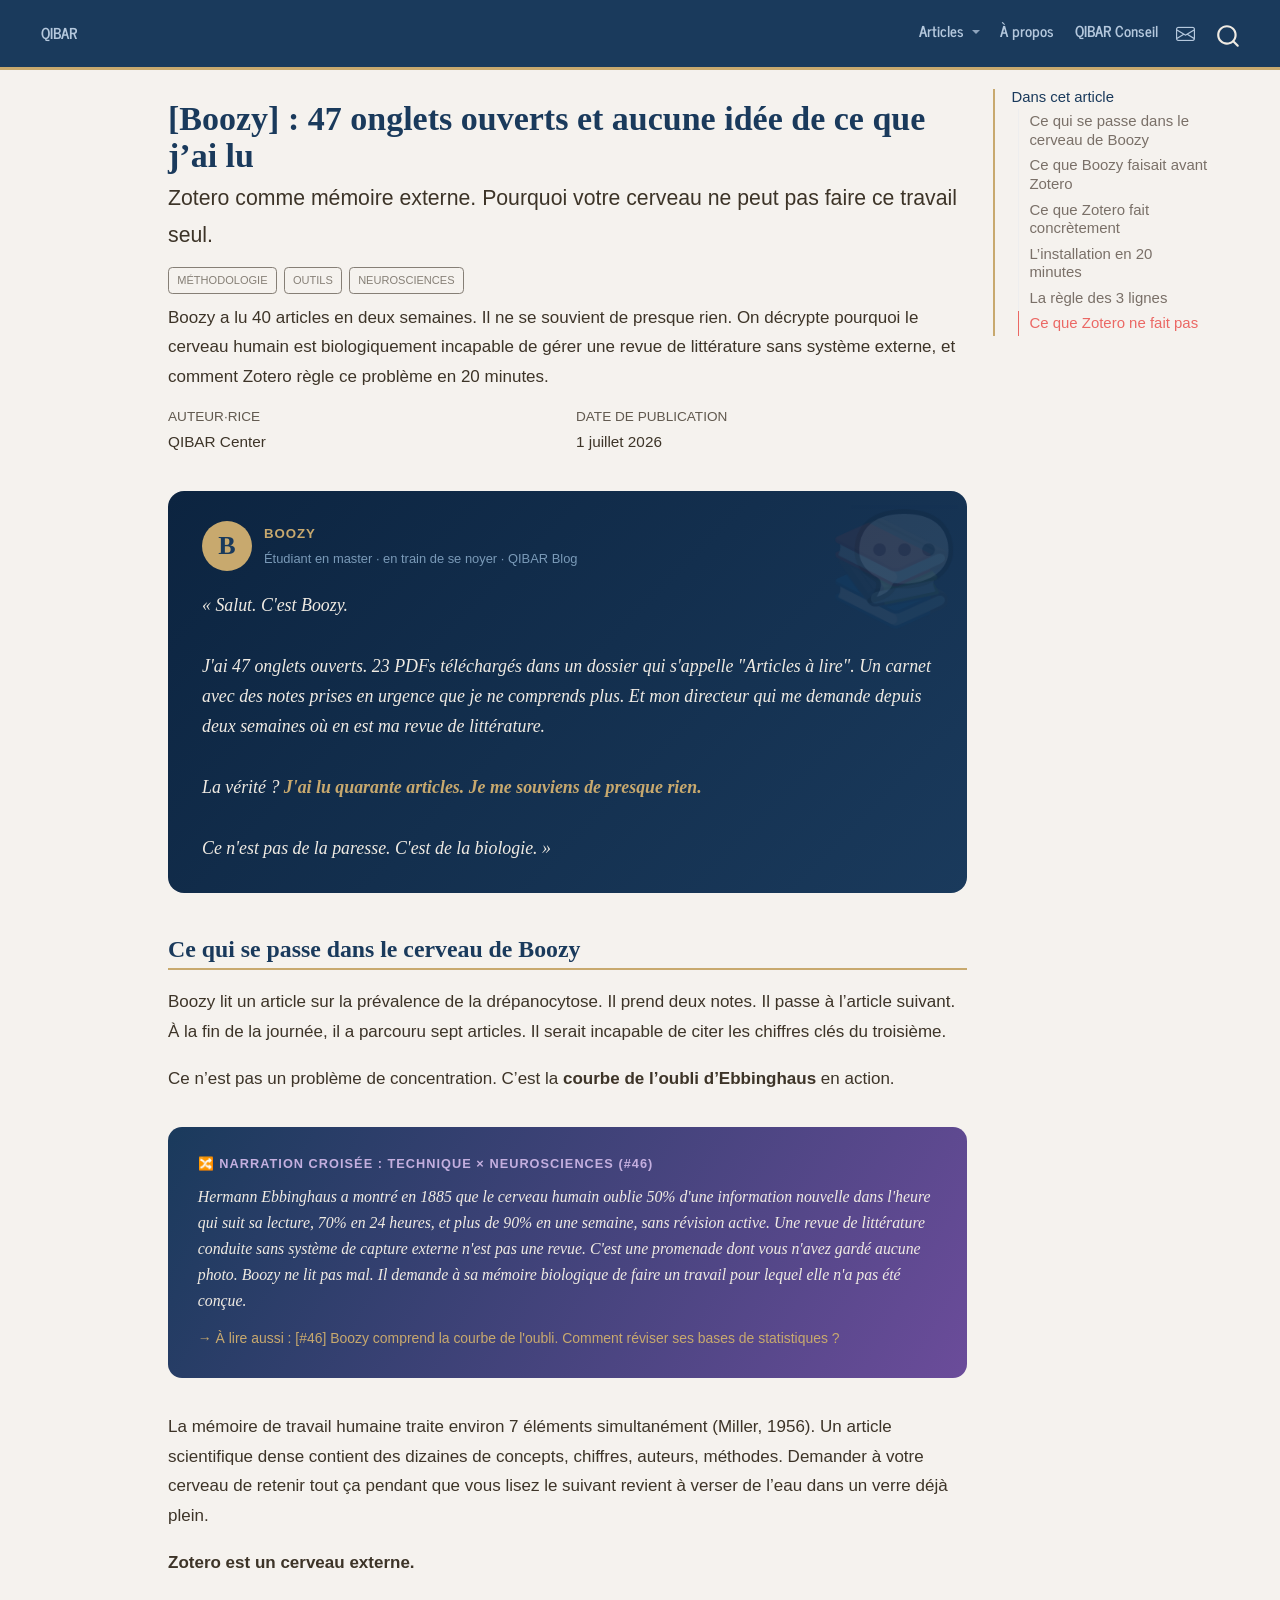
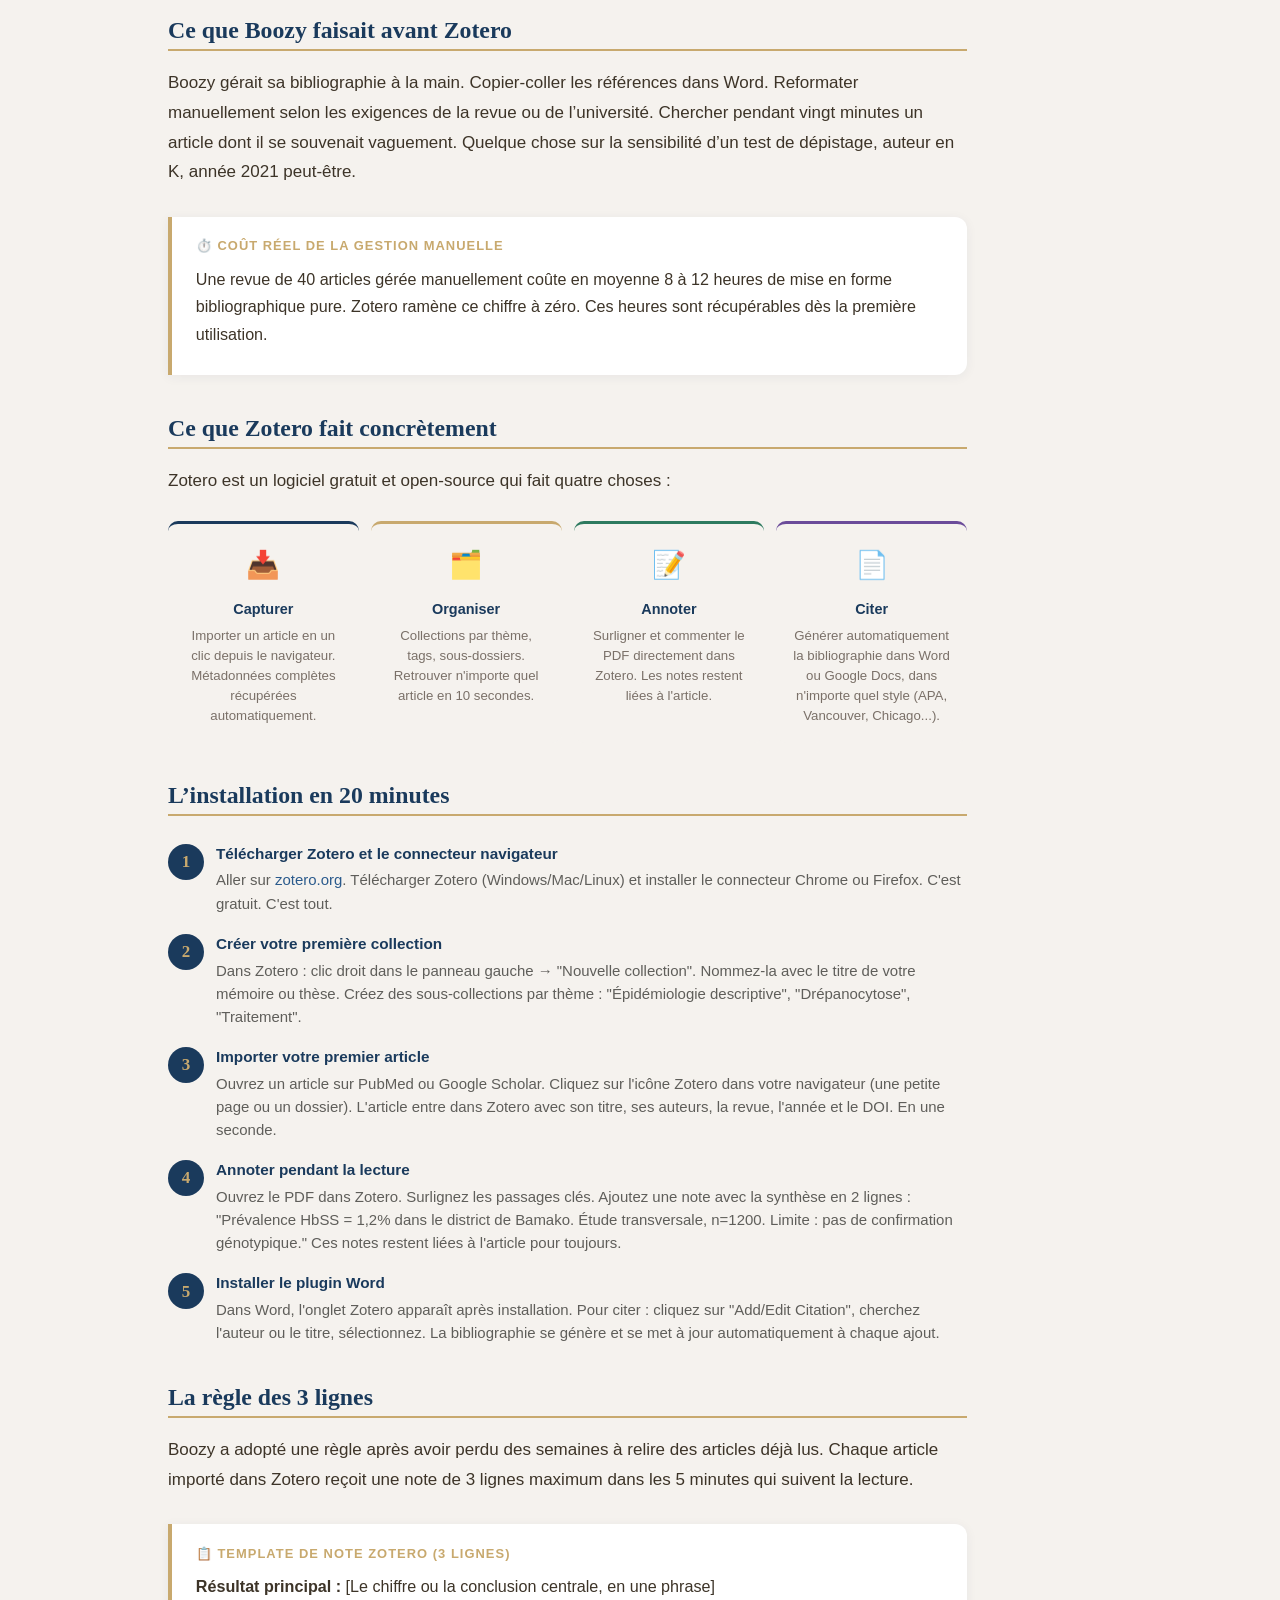
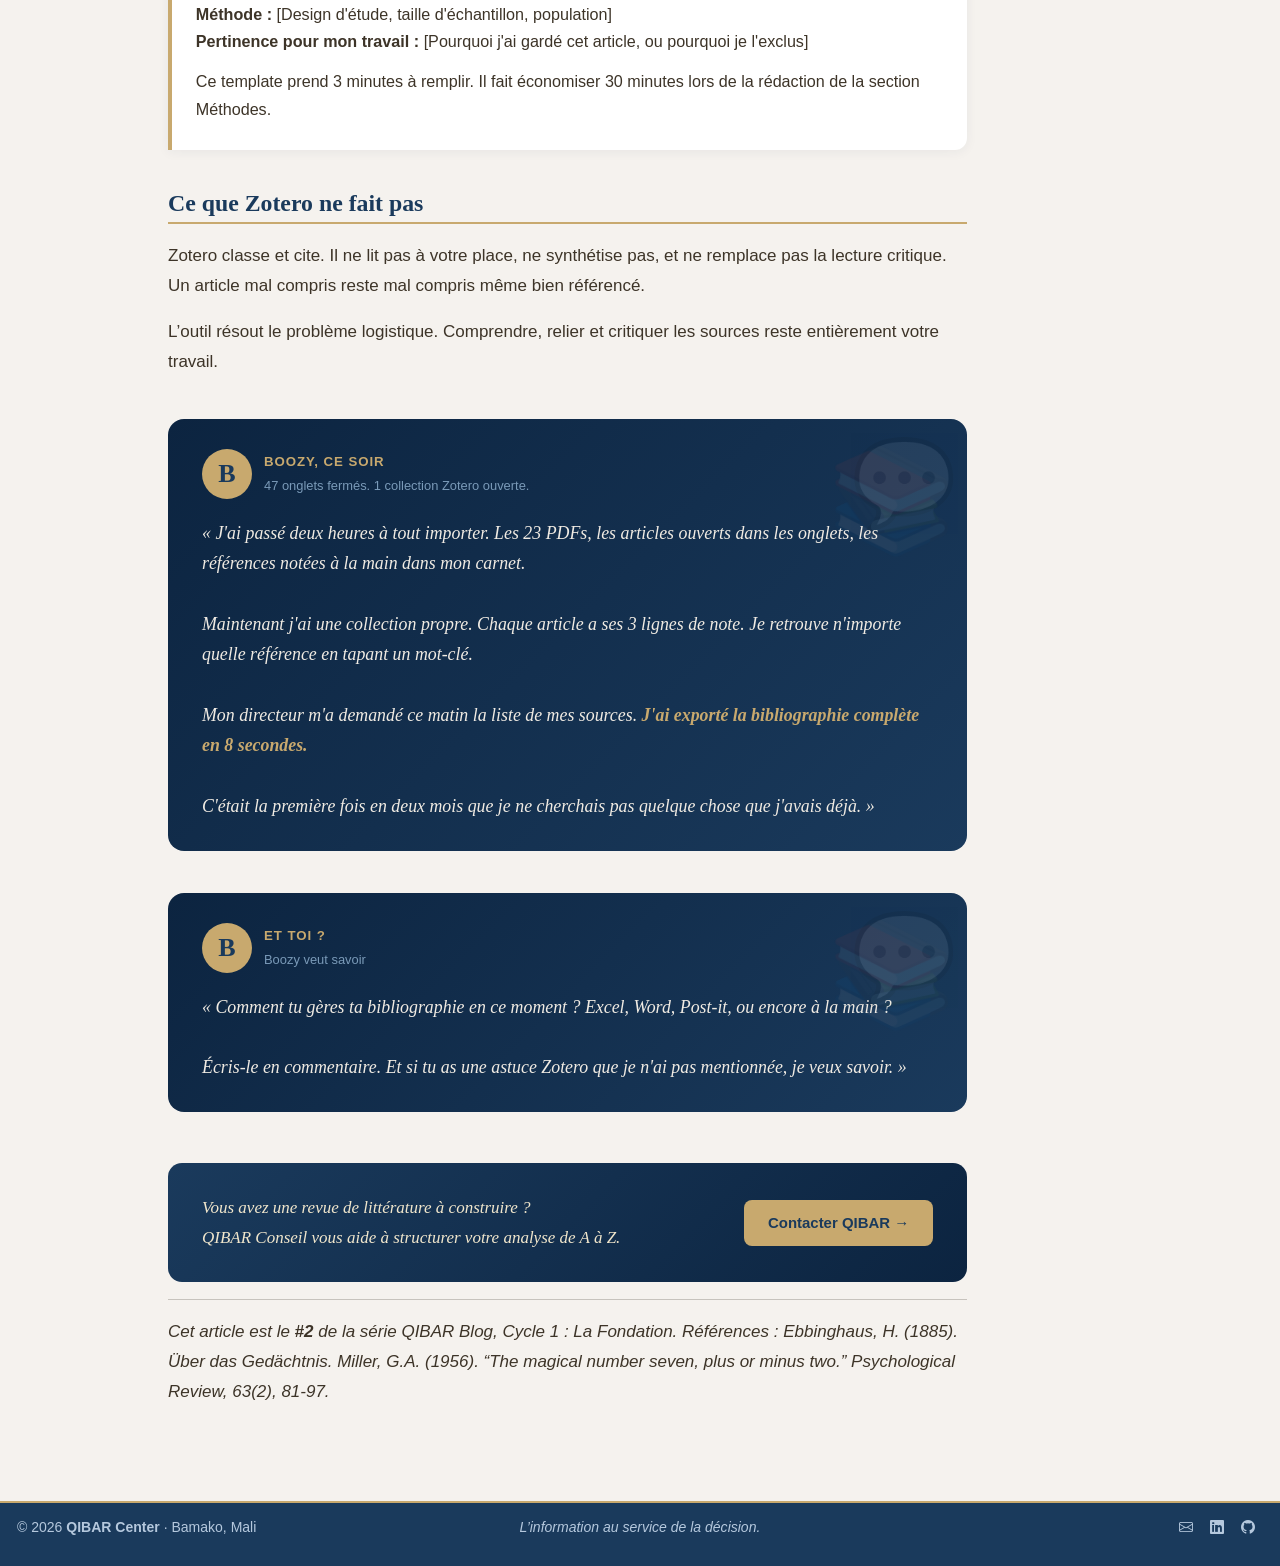
==== docs/posts/002-boozy-zotero/index.html @ d47cd5c4 "MAJ_26_07_2026" ====
<!DOCTYPE html>
<html xmlns="http://www.w3.org/1999/xhtml" lang="fr" xml:lang="fr"><head>

<meta charset="utf-8">
<meta name="generator" content="quarto-1.6.32">

<meta name="viewport" content="width=device-width, initial-scale=1.0, user-scalable=yes">

<meta name="author" content="QIBAR Center">
<meta name="description" content="Boozy a lu 40 articles en deux semaines. Il ne se souvient de presque rien. On décrypte pourquoi le cerveau humain est biologiquement incapable de gérer une revue de littérature sans système externe, et comment Zotero règle ce problème en 20 minutes.">

<title>[Boozy] : 47 onglets ouverts et aucune idée de ce que j’ai lu – QIBAR · Data &amp; Recherche</title>
<style>
code{white-space: pre-wrap;}
span.smallcaps{font-variant: small-caps;}
div.columns{display: flex; gap: min(4vw, 1.5em);}
div.column{flex: auto; overflow-x: auto;}
div.hanging-indent{margin-left: 1.5em; text-indent: -1.5em;}
ul.task-list{list-style: none;}
ul.task-list li input[type="checkbox"] {
  width: 0.8em;
  margin: 0 0.8em 0.2em -1em; /* quarto-specific, see https://github.com/quarto-dev/quarto-cli/issues/4556 */ 
  vertical-align: middle;
}
</style>


<script src="../../site_libs/quarto-nav/quarto-nav.js"></script>
<script src="../../site_libs/clipboard/clipboard.min.js"></script>
<script src="../../site_libs/quarto-search/autocomplete.umd.js"></script>
<script src="../../site_libs/quarto-search/fuse.min.js"></script>
<script src="../../site_libs/quarto-search/quarto-search.js"></script>
<meta name="quarto:offset" content="../../">
<script src="../../site_libs/quarto-html/quarto.js"></script>
<script src="../../site_libs/quarto-html/popper.min.js"></script>
<script src="../../site_libs/quarto-html/tippy.umd.min.js"></script>
<script src="../../site_libs/quarto-html/anchor.min.js"></script>
<link href="../../site_libs/quarto-html/tippy.css" rel="stylesheet">
<link href="../../site_libs/quarto-html/quarto-syntax-highlighting-fc6d358c97f25a8ea829b86655043430.css" rel="stylesheet" id="quarto-text-highlighting-styles">
<script src="../../site_libs/bootstrap/bootstrap.min.js"></script>
<link href="../../site_libs/bootstrap/bootstrap-icons.css" rel="stylesheet">
<link href="../../site_libs/bootstrap/bootstrap-5cda604207b2522b33111d29a4a27806.min.css" rel="stylesheet" append-hash="true" id="quarto-bootstrap" data-mode="light">
<script id="quarto-search-options" type="application/json">{
  "location": "navbar",
  "copy-button": false,
  "collapse-after": 3,
  "panel-placement": "end",
  "type": "overlay",
  "limit": 50,
  "keyboard-shortcut": [
    "f",
    "/",
    "s"
  ],
  "show-item-context": false,
  "language": {
    "search-no-results-text": "Pas de résultats",
    "search-matching-documents-text": "documents trouvés",
    "search-copy-link-title": "Copier le lien vers la recherche",
    "search-hide-matches-text": "Cacher les correspondances additionnelles",
    "search-more-match-text": "correspondance de plus dans ce document",
    "search-more-matches-text": "correspondances de plus dans ce document",
    "search-clear-button-title": "Effacer",
    "search-text-placeholder": "",
    "search-detached-cancel-button-title": "Annuler",
    "search-submit-button-title": "Envoyer",
    "search-label": "Recherche"
  }
}</script>
<style>html{ scroll-behavior: smooth; }</style>


<link rel="stylesheet" href="../../styles.css">
<meta property="og:title" content="QIBAR · Data &amp; Recherche">
<meta property="og:description" content="Analyse de données, épidémiologie et mindset du chercheur">
<meta property="og:image" content="cover.png">
<meta property="og:site_name" content="QIBAR · Data &amp; Recherche">
<meta name="twitter:title" content="[Boozy] : 47 onglets ouverts et aucune idée de ce que j’ai lu – QIBAR · Data &amp; Recherche">
<meta name="twitter:description" content="Boozy a lu 40 articles en deux semaines. Il ne se souvient de presque rien. On décrypte pourquoi le cerveau humain est biologiquement incapable de gérer une revue de littérature sans système externe, et comment Zotero règle ce problème en 20 minutes.">
<meta name="twitter:image" content="cover.png">
<meta name="twitter:creator" content="@mahamoudkourei1">
<meta name="twitter:card" content="summary_large_image">
</head>

<body class="nav-fixed">

<div id="quarto-search-results"></div>
  <header id="quarto-header" class="headroom fixed-top">
    <nav class="navbar navbar-expand-lg " data-bs-theme="dark">
      <div class="navbar-container container-fluid">
            <div id="quarto-search" class="" title="Recherche"></div>
          <button class="navbar-toggler" type="button" data-bs-toggle="collapse" data-bs-target="#navbarCollapse" aria-controls="navbarCollapse" role="menu" aria-expanded="false" aria-label="Basculer la navigation" onclick="if (window.quartoToggleHeadroom) { window.quartoToggleHeadroom(); }">
  <span class="navbar-toggler-icon"></span>
</button>
          <div class="collapse navbar-collapse" id="navbarCollapse">
            <ul class="navbar-nav navbar-nav-scroll me-auto">
  <li class="nav-item">
    <a class="nav-link" href="../../index.html"> 
<span class="menu-text"><strong>Q</strong>IBAR</span></a>
  </li>  
</ul>
            <ul class="navbar-nav navbar-nav-scroll ms-auto">
  <li class="nav-item dropdown ">
    <a class="nav-link dropdown-toggle" href="#" id="nav-menu-articles" role="link" data-bs-toggle="dropdown" aria-expanded="false">
 <span class="menu-text">Articles</span>
    </a>
    <ul class="dropdown-menu dropdown-menu-end" aria-labelledby="nav-menu-articles">    
        <li>
    <a class="dropdown-item" href="../../index.html#analyse">
 <span class="dropdown-text">📊 Analyse &amp; R</span></a>
  </li>  
        <li>
    <a class="dropdown-item" href="../../index.html#carto">
 <span class="dropdown-text">🗺️ Cartographie</span></a>
  </li>  
        <li>
    <a class="dropdown-item" href="../../index.html#meta">
 <span class="dropdown-text">🔬 Méta-analyse</span></a>
  </li>  
        <li>
    <a class="dropdown-item" href="../../index.html#mindset">
 <span class="dropdown-text">🧠 Mindset &amp; Soft Skills</span></a>
  </li>  
        <li>
    <a class="dropdown-item" href="../../index.html#epi">
 <span class="dropdown-text">🧬 Épidémiologie</span></a>
  </li>  
        <li>
    <a class="dropdown-item" href="../../index.html#neuro">
 <span class="dropdown-text">⚡ Neurosciences</span></a>
  </li>  
    </ul>
  </li>
  <li class="nav-item">
    <a class="nav-link" href="../../about.html"> 
<span class="menu-text">À propos</span></a>
  </li>  
  <li class="nav-item">
    <a class="nav-link" href="mailto:mahamoud.koureichi@gmail.com"> 
<span class="menu-text">QIBAR Conseil</span></a>
  </li>  
  <li class="nav-item compact">
    <a class="nav-link" href="mailto:mahamoud.koureichi@gmail.com"> <i class="bi bi-envelope" role="img" aria-label="Email">
</i> 
<span class="menu-text"></span></a>
  </li>  
</ul>
          </div> <!-- /navcollapse -->
            <div class="quarto-navbar-tools">
</div>
      </div> <!-- /container-fluid -->
    </nav>
</header>
<!-- content -->
<div id="quarto-content" class="quarto-container page-columns page-rows-contents page-layout-article page-navbar">
<!-- sidebar -->
<!-- margin-sidebar -->
    <div id="quarto-margin-sidebar" class="sidebar margin-sidebar">
        <nav id="TOC" role="doc-toc" class="toc-active">
    <h2 id="toc-title">Dans cet article</h2>
   
  <ul>
  <li><a href="#ce-qui-se-passe-dans-le-cerveau-de-boozy" id="toc-ce-qui-se-passe-dans-le-cerveau-de-boozy" class="nav-link active" data-scroll-target="#ce-qui-se-passe-dans-le-cerveau-de-boozy">Ce qui se passe dans le cerveau de Boozy</a></li>
  <li><a href="#ce-que-boozy-faisait-avant-zotero" id="toc-ce-que-boozy-faisait-avant-zotero" class="nav-link" data-scroll-target="#ce-que-boozy-faisait-avant-zotero">Ce que Boozy faisait avant Zotero</a></li>
  <li><a href="#ce-que-zotero-fait-concrètement" id="toc-ce-que-zotero-fait-concrètement" class="nav-link" data-scroll-target="#ce-que-zotero-fait-concrètement">Ce que Zotero fait concrètement</a></li>
  <li><a href="#linstallation-en-20-minutes" id="toc-linstallation-en-20-minutes" class="nav-link" data-scroll-target="#linstallation-en-20-minutes">L’installation en 20 minutes</a></li>
  <li><a href="#la-règle-des-3-lignes" id="toc-la-règle-des-3-lignes" class="nav-link" data-scroll-target="#la-règle-des-3-lignes">La règle des 3 lignes</a></li>
  <li><a href="#ce-que-zotero-ne-fait-pas" id="toc-ce-que-zotero-ne-fait-pas" class="nav-link" data-scroll-target="#ce-que-zotero-ne-fait-pas">Ce que Zotero ne fait pas</a></li>
  </ul>
</nav>
    </div>
<!-- main -->
<main class="content" id="quarto-document-content">

<header id="title-block-header" class="quarto-title-block default">
<div class="quarto-title">
<h1 class="title">[Boozy] : 47 onglets ouverts et aucune idée de ce que j’ai lu</h1>
<p class="subtitle lead">Zotero comme mémoire externe. Pourquoi votre cerveau ne peut pas faire ce travail seul.</p>
  <div class="quarto-categories">
    <div class="quarto-category">Méthodologie</div>
    <div class="quarto-category">Outils</div>
    <div class="quarto-category">Neurosciences</div>
  </div>
  </div>

<div>
  <div class="description">
    Boozy a lu 40 articles en deux semaines. Il ne se souvient de presque rien. On décrypte pourquoi le cerveau humain est biologiquement incapable de gérer une revue de littérature sans système externe, et comment Zotero règle ce problème en 20 minutes.
  </div>
</div>


<div class="quarto-title-meta">

    <div>
    <div class="quarto-title-meta-heading">Auteur·rice</div>
    <div class="quarto-title-meta-contents">
             <p>QIBAR Center </p>
          </div>
  </div>
    
    <div>
    <div class="quarto-title-meta-heading">Date de publication</div>
    <div class="quarto-title-meta-contents">
      <p class="date">1 juillet 2026</p>
    </div>
  </div>
  
    
  </div>
  


</header>


<style>
.boozy-block {
  background: linear-gradient(135deg, #0C2440, #1A3A5C);
  border-radius: 16px;
  padding: 1.75rem 2rem;
  margin: 2rem 0 2.5rem;
  position: relative;
  overflow: hidden;
}
.boozy-block::after {
  content: "📚";
  position: absolute;
  top: -8px; right: 12px;
  font-size: 6rem; opacity: 0.06; pointer-events: none;
}
.boozy-avatar { display:flex; align-items:center; gap:12px; margin-bottom:1.1rem; }
.boozy-monogram {
  width:50px; height:50px; border-radius:50%;
  background:#C8A96E; display:flex; align-items:center; justify-content:center;
  font-family:Georgia,serif; font-size:26px; font-weight:700;
  color:#1A3A5C; flex-shrink:0;
}
.boozy-name  { font-size:.78rem; font-weight:700; color:#C8A96E; letter-spacing:.07em; text-transform:uppercase; display:block; }
.boozy-role  { font-size:.76rem; color:#7A9AB8; display:block; margin-top:2px; }
.boozy-speech { font-family:Georgia,serif; font-style:italic; font-size:1.05rem; color:#F0EBE3; line-height:1.7; margin:0; }

.crossover-box {
  background: linear-gradient(120deg, #1A3A5C 0%, #6B4C9A 100%);
  border-radius:14px; padding:1.5rem 1.75rem; margin:2rem 0;
}
.crossover-box .cx-label { font-size:.75rem; font-weight:700; text-transform:uppercase; letter-spacing:.08em; color:#C4AFDF; margin-bottom:.5rem; display:block; }
.crossover-box p { font-size:.93rem; color:#F0EBE3; font-family:Georgia,serif; font-style:italic; line-height:1.65; margin:0 0 .5rem; }
.crossover-box .cx-link { font-size:.82rem; color:#C8A96E; font-style:normal; }

.qibar-section {
  border-left:4px solid #C8A96E; background:#ffffff;
  border-radius:0 12px 12px 0; padding:1.1rem 1.4rem;
  margin:1.75rem 0; box-shadow:0 2px 12px rgba(26,58,92,.06);
}
.qibar-section .qs-label {
  font-size:.76rem; font-weight:700; text-transform:uppercase;
  letter-spacing:.08em; color:#C8A96E; margin:0 0 .5rem;
  display:flex; align-items:center; gap:6px;
}
.qibar-section p, .qibar-section li { font-size:.95rem; color:#3D3428; margin:0 0 .5rem; line-height:1.7; }

.step-list { list-style:none; padding:0; margin:1.5rem 0; }
.step-list li { display:grid; grid-template-columns:36px 1fr; gap:12px; align-items:flex-start; margin-bottom:1rem; }
.step-num { width:36px; height:36px; border-radius:50%; background:#1A3A5C; color:#C8A96E; display:flex; align-items:center; justify-content:center; font-family:Georgia,serif; font-size:1rem; font-weight:700; flex-shrink:0; margin-top:2px; }
.step-content .step-title { font-size:.9rem; font-weight:600; color:#1A3A5C; margin:0 0 3px; }
.step-content p { font-size:.88rem; color:#5F5E5A; margin:0; line-height:1.55; }

.zotero-schema {
  display: grid;
  grid-template-columns: repeat(auto-fit, minmax(160px, 1fr));
  gap: 12px;
  margin: 1.5rem 0;
}
.z-card {
  background: #F5F2EE;
  border-radius: 10px;
  padding: 1rem;
  border-top: 3px solid;
  text-align: center;
}
.z-card .z-icon { font-size: 1.6rem; margin-bottom: .5rem; display: block; }
.z-card .z-title { font-size: .85rem; font-weight: 600; color: #1A3A5C; margin: 0 0 4px; }
.z-card .z-desc  { font-size: .78rem; color: #7A7068; margin: 0; line-height: 1.5; }

.post-cta {
  background:linear-gradient(135deg,#1A3A5C,#0C2440); border-radius:14px;
  padding:1.75rem 2rem; margin-top:3rem;
  display:flex; align-items:center; justify-content:space-between; gap:1.25rem; flex-wrap:wrap;
}
.post-cta p { color:#F0E6CC; margin:0; font-family:Georgia,serif; font-style:italic; font-size:1rem; }
.post-cta a { background:#C8A96E; color:#1A3A5C; font-weight:700; font-size:.88rem; padding:.6rem 1.4rem; border-radius:8px; text-decoration:none; white-space:nowrap; }
</style>

<!-- ── BLOC BOOZY ───────────────────────────────────────────────────────────── -->
<div class="boozy-block">
  <div class="boozy-avatar">
    <div class="boozy-monogram">B</div>
    <div>
      <span class="boozy-name">Boozy</span>
      <span class="boozy-role">Étudiant en master · en train de se noyer · QIBAR Blog</span>
    </div>
  </div>
  <p class="boozy-speech">
    « Salut. C'est Boozy.<br><br>
    J'ai 47 onglets ouverts. 23 PDFs téléchargés dans un dossier qui s'appelle "Articles à lire". Un carnet avec des notes prises en urgence que je ne comprends plus. Et mon directeur qui me demande depuis deux semaines où en est ma revue de littérature.<br><br>
    La vérité ? <strong style="color:#C8A96E">J'ai lu quarante articles. Je me souviens de presque rien.</strong><br><br>
    Ce n'est pas de la paresse. C'est de la biologie. »
  </p>
</div>
<section id="ce-qui-se-passe-dans-le-cerveau-de-boozy" class="level2">
<h2 class="anchored" data-anchor-id="ce-qui-se-passe-dans-le-cerveau-de-boozy">Ce qui se passe dans le cerveau de Boozy</h2>
<p>Boozy lit un article sur la prévalence de la drépanocytose. Il prend deux notes. Il passe à l’article suivant. À la fin de la journée, il a parcouru sept articles. Il serait incapable de citer les chiffres clés du troisième.</p>
<p>Ce n’est pas un problème de concentration. C’est la <strong>courbe de l’oubli d’Ebbinghaus</strong> en action.</p>
<div class="crossover-box">
  <span class="cx-label">🔀 Narration croisée : Technique × Neurosciences (#46)</span>
  <p>Hermann Ebbinghaus a montré en 1885 que le cerveau humain oublie 50% d'une information nouvelle dans l'heure qui suit sa lecture, 70% en 24 heures, et plus de 90% en une semaine, sans révision active. Une revue de littérature conduite sans système de capture externe n'est pas une revue. C'est une promenade dont vous n'avez gardé aucune photo. Boozy ne lit pas mal. Il demande à sa mémoire biologique de faire un travail pour lequel elle n'a pas été conçue.</p>
  <span class="cx-link">→ À lire aussi : [#46] Boozy comprend la courbe de l'oubli. Comment réviser ses bases de statistiques ?</span>
</div>
<p>La mémoire de travail humaine traite environ 7 éléments simultanément (Miller, 1956). Un article scientifique dense contient des dizaines de concepts, chiffres, auteurs, méthodes. Demander à votre cerveau de retenir tout ça pendant que vous lisez le suivant revient à verser de l’eau dans un verre déjà plein.</p>
<p><strong>Zotero est un cerveau externe.</strong></p>
</section>
<section id="ce-que-boozy-faisait-avant-zotero" class="level2">
<h2 class="anchored" data-anchor-id="ce-que-boozy-faisait-avant-zotero">Ce que Boozy faisait avant Zotero</h2>
<p>Boozy gérait sa bibliographie à la main. Copier-coller les références dans Word. Reformater manuellement selon les exigences de la revue ou de l’université. Chercher pendant vingt minutes un article dont il se souvenait vaguement. Quelque chose sur la sensibilité d’un test de dépistage, auteur en K, année 2021 peut-être.</p>
<div class="qibar-section">
  <p class="qs-label">⏱️ Coût réel de la gestion manuelle</p>
  <p>Une revue de 40 articles gérée manuellement coûte en moyenne 8 à 12 heures de mise en forme bibliographique pure. Zotero ramène ce chiffre à zéro. Ces heures sont récupérables dès la première utilisation.</p>
</div>
</section>
<section id="ce-que-zotero-fait-concrètement" class="level2">
<h2 class="anchored" data-anchor-id="ce-que-zotero-fait-concrètement">Ce que Zotero fait concrètement</h2>
<p>Zotero est un logiciel gratuit et open-source qui fait quatre choses :</p>
<div class="zotero-schema">
  <div class="z-card" style="border-color:#1A3A5C">
    <span class="z-icon">📥</span>
    <p class="z-title">Capturer</p>
    <p class="z-desc">Importer un article en un clic depuis le navigateur. Métadonnées complètes récupérées automatiquement.</p>
  </div>
  <div class="z-card" style="border-color:#C8A96E">
    <span class="z-icon">🗂️</span>
    <p class="z-title">Organiser</p>
    <p class="z-desc">Collections par thème, tags, sous-dossiers. Retrouver n'importe quel article en 10 secondes.</p>
  </div>
  <div class="z-card" style="border-color:#2D7A5F">
    <span class="z-icon">📝</span>
    <p class="z-title">Annoter</p>
    <p class="z-desc">Surligner et commenter le PDF directement dans Zotero. Les notes restent liées à l'article.</p>
  </div>
  <div class="z-card" style="border-color:#6B4C9A">
    <span class="z-icon">📄</span>
    <p class="z-title">Citer</p>
    <p class="z-desc">Générer automatiquement la bibliographie dans Word ou Google Docs, dans n'importe quel style (APA, Vancouver, Chicago...).</p>
  </div>
</div>
</section>
<section id="linstallation-en-20-minutes" class="level2">
<h2 class="anchored" data-anchor-id="linstallation-en-20-minutes">L’installation en 20 minutes</h2>
<ul class="step-list">
  <li>
    <div class="step-num">1</div>
    <div class="step-content">
      <p class="step-title">Télécharger Zotero et le connecteur navigateur</p>
      <p>Aller sur <a href="https://www.zotero.org" target="_blank">zotero.org</a>. Télécharger Zotero (Windows/Mac/Linux) et installer le connecteur Chrome ou Firefox. C'est gratuit. C'est tout.</p>
    </div>
  </li>
  <li>
    <div class="step-num">2</div>
    <div class="step-content">
      <p class="step-title">Créer votre première collection</p>
      <p>Dans Zotero : clic droit dans le panneau gauche → "Nouvelle collection". Nommez-la avec le titre de votre mémoire ou thèse. Créez des sous-collections par thème : "Épidémiologie descriptive", "Drépanocytose", "Traitement".</p>
    </div>
  </li>
  <li>
    <div class="step-num">3</div>
    <div class="step-content">
      <p class="step-title">Importer votre premier article</p>
      <p>Ouvrez un article sur PubMed ou Google Scholar. Cliquez sur l'icône Zotero dans votre navigateur (une petite page ou un dossier). L'article entre dans Zotero avec son titre, ses auteurs, la revue, l'année et le DOI. En une seconde.</p>
    </div>
  </li>
  <li>
    <div class="step-num">4</div>
    <div class="step-content">
      <p class="step-title">Annoter pendant la lecture</p>
      <p>Ouvrez le PDF dans Zotero. Surlignez les passages clés. Ajoutez une note avec la synthèse en 2 lignes : "Prévalence HbSS = 1,2% dans le district de Bamako. Étude transversale, n=1200. Limite : pas de confirmation génotypique." Ces notes restent liées à l'article pour toujours.</p>
    </div>
  </li>
  <li>
    <div class="step-num">5</div>
    <div class="step-content">
      <p class="step-title">Installer le plugin Word</p>
      <p>Dans Word, l'onglet Zotero apparaît après installation. Pour citer : cliquez sur "Add/Edit Citation", cherchez l'auteur ou le titre, sélectionnez. La bibliographie se génère et se met à jour automatiquement à chaque ajout.</p>
    </div>
  </li>
</ul>
</section>
<section id="la-règle-des-3-lignes" class="level2">
<h2 class="anchored" data-anchor-id="la-règle-des-3-lignes">La règle des 3 lignes</h2>
<p>Boozy a adopté une règle après avoir perdu des semaines à relire des articles déjà lus. Chaque article importé dans Zotero reçoit une note de 3 lignes maximum dans les 5 minutes qui suivent la lecture.</p>
<div class="qibar-section">
  <p class="qs-label">📋 Template de note Zotero (3 lignes)</p>
  <p>
    <strong>Résultat principal :</strong> [Le chiffre ou la conclusion centrale, en une phrase]<br>
    <strong>Méthode :</strong> [Design d'étude, taille d'échantillon, population]<br>
    <strong>Pertinence pour mon travail :</strong> [Pourquoi j'ai gardé cet article, ou pourquoi je l'exclus]
  </p>
  <p style="margin-top:.75rem">Ce template prend 3 minutes à remplir. Il fait économiser 30 minutes lors de la rédaction de la section Méthodes.</p>
</div>
</section>
<section id="ce-que-zotero-ne-fait-pas" class="level2">
<h2 class="anchored" data-anchor-id="ce-que-zotero-ne-fait-pas">Ce que Zotero ne fait pas</h2>
<p>Zotero classe et cite. Il ne lit pas à votre place, ne synthétise pas, et ne remplace pas la lecture critique. Un article mal compris reste mal compris même bien référencé.</p>
<p>L’outil résout le problème logistique. Comprendre, relier et critiquer les sources reste entièrement votre travail.</p>
<!-- ── MOT DE LA FIN ──────────────────────────────────────────────────────── -->
<div class="boozy-block" style="margin-top:2.5rem">
  <div class="boozy-avatar">
    <div class="boozy-monogram">B</div>
    <div>
      <span class="boozy-name">Boozy, ce soir</span>
      <span class="boozy-role">47 onglets fermés. 1 collection Zotero ouverte.</span>
    </div>
  </div>
  <p class="boozy-speech">
    « J'ai passé deux heures à tout importer. Les 23 PDFs, les articles ouverts dans les onglets, les références notées à la main dans mon carnet.<br><br>
    Maintenant j'ai une collection propre. Chaque article a ses 3 lignes de note. Je retrouve n'importe quelle référence en tapant un mot-clé.<br><br>
    Mon directeur m'a demandé ce matin la liste de mes sources. <strong style="color:#C8A96E">J'ai exporté la bibliographie complète en 8 secondes.</strong><br><br>
    C'était la première fois en deux mois que je ne cherchais pas quelque chose que j'avais déjà. »
  </p>
</div>

<!-- ── QUESTION COMMUNAUTÉ ─────────────────────────────────────────────────── -->
<div class="boozy-block">
  <div class="boozy-avatar">
    <div class="boozy-monogram">B</div>
    <div>
      <span class="boozy-name">Et toi ?</span>
      <span class="boozy-role">Boozy veut savoir</span>
    </div>
  </div>
  <p class="boozy-speech">
    « Comment tu gères ta bibliographie en ce moment ? Excel, Word, Post-it, ou encore à la main ?<br><br>
    Écris-le en commentaire. Et si tu as une astuce Zotero que je n'ai pas mentionnée, je veux savoir. »
  </p>
</div>

<!-- ── CTA ────────────────────────────────────────────────────────────────── -->
<div class="post-cta">
  <p>Vous avez une revue de littérature à construire ?<br>QIBAR Conseil vous aide à structurer votre analyse de A à Z.</p>
  <a href="mailto:mahamoud.koureichi@gmail.com">Contacter QIBAR →</a>
</div>
<hr>
<p><em>Cet article est le <strong>#2</strong> de la série QIBAR Blog, Cycle 1 : La Fondation. Références : Ebbinghaus, H. (1885). Über das Gedächtnis. Miller, G.A. (1956). “The magical number seven, plus or minus two.” Psychological Review, 63(2), 81-97.</em></p>


</section>

</main> <!-- /main -->
<script id="quarto-html-after-body" type="application/javascript">
window.document.addEventListener("DOMContentLoaded", function (event) {
  const toggleBodyColorMode = (bsSheetEl) => {
    const mode = bsSheetEl.getAttribute("data-mode");
    const bodyEl = window.document.querySelector("body");
    if (mode === "dark") {
      bodyEl.classList.add("quarto-dark");
      bodyEl.classList.remove("quarto-light");
    } else {
      bodyEl.classList.add("quarto-light");
      bodyEl.classList.remove("quarto-dark");
    }
  }
  const toggleBodyColorPrimary = () => {
    const bsSheetEl = window.document.querySelector("link#quarto-bootstrap");
    if (bsSheetEl) {
      toggleBodyColorMode(bsSheetEl);
    }
  }
  toggleBodyColorPrimary();  
  const icon = "";
  const anchorJS = new window.AnchorJS();
  anchorJS.options = {
    placement: 'right',
    icon: icon
  };
  anchorJS.add('.anchored');
  const isCodeAnnotation = (el) => {
    for (const clz of el.classList) {
      if (clz.startsWith('code-annotation-')) {                     
        return true;
      }
    }
    return false;
  }
  const onCopySuccess = function(e) {
    // button target
    const button = e.trigger;
    // don't keep focus
    button.blur();
    // flash "checked"
    button.classList.add('code-copy-button-checked');
    var currentTitle = button.getAttribute("title");
    button.setAttribute("title", "Copié");
    let tooltip;
    if (window.bootstrap) {
      button.setAttribute("data-bs-toggle", "tooltip");
      button.setAttribute("data-bs-placement", "left");
      button.setAttribute("data-bs-title", "Copié");
      tooltip = new bootstrap.Tooltip(button, 
        { trigger: "manual", 
          customClass: "code-copy-button-tooltip",
          offset: [0, -8]});
      tooltip.show();    
    }
    setTimeout(function() {
      if (tooltip) {
        tooltip.hide();
        button.removeAttribute("data-bs-title");
        button.removeAttribute("data-bs-toggle");
        button.removeAttribute("data-bs-placement");
      }
      button.setAttribute("title", currentTitle);
      button.classList.remove('code-copy-button-checked');
    }, 1000);
    // clear code selection
    e.clearSelection();
  }
  const getTextToCopy = function(trigger) {
      const codeEl = trigger.previousElementSibling.cloneNode(true);
      for (const childEl of codeEl.children) {
        if (isCodeAnnotation(childEl)) {
          childEl.remove();
        }
      }
      return codeEl.innerText;
  }
  const clipboard = new window.ClipboardJS('.code-copy-button:not([data-in-quarto-modal])', {
    text: getTextToCopy
  });
  clipboard.on('success', onCopySuccess);
  if (window.document.getElementById('quarto-embedded-source-code-modal')) {
    // For code content inside modals, clipBoardJS needs to be initialized with a container option
    // TODO: Check when it could be a function (https://github.com/zenorocha/clipboard.js/issues/860)
    const clipboardModal = new window.ClipboardJS('.code-copy-button[data-in-quarto-modal]', {
      text: getTextToCopy,
      container: window.document.getElementById('quarto-embedded-source-code-modal')
    });
    clipboardModal.on('success', onCopySuccess);
  }
    var localhostRegex = new RegExp(/^(?:http|https):\/\/localhost\:?[0-9]*\//);
    var mailtoRegex = new RegExp(/^mailto:/);
      var filterRegex = new RegExp('/' + window.location.host + '/');
    var isInternal = (href) => {
        return filterRegex.test(href) || localhostRegex.test(href) || mailtoRegex.test(href);
    }
    // Inspect non-navigation links and adorn them if external
 	var links = window.document.querySelectorAll('a[href]:not(.nav-link):not(.navbar-brand):not(.toc-action):not(.sidebar-link):not(.sidebar-item-toggle):not(.pagination-link):not(.no-external):not([aria-hidden]):not(.dropdown-item):not(.quarto-navigation-tool):not(.about-link)');
    for (var i=0; i<links.length; i++) {
      const link = links[i];
      if (!isInternal(link.href)) {
        // undo the damage that might have been done by quarto-nav.js in the case of
        // links that we want to consider external
        if (link.dataset.originalHref !== undefined) {
          link.href = link.dataset.originalHref;
        }
          // target, if specified
          link.setAttribute("target", "_blank");
          if (link.getAttribute("rel") === null) {
            link.setAttribute("rel", "noopener");
          }
      }
    }
  function tippyHover(el, contentFn, onTriggerFn, onUntriggerFn) {
    const config = {
      allowHTML: true,
      maxWidth: 500,
      delay: 100,
      arrow: false,
      appendTo: function(el) {
          return el.parentElement;
      },
      interactive: true,
      interactiveBorder: 10,
      theme: 'quarto',
      placement: 'bottom-start',
    };
    if (contentFn) {
      config.content = contentFn;
    }
    if (onTriggerFn) {
      config.onTrigger = onTriggerFn;
    }
    if (onUntriggerFn) {
      config.onUntrigger = onUntriggerFn;
    }
    window.tippy(el, config); 
  }
  const noterefs = window.document.querySelectorAll('a[role="doc-noteref"]');
  for (var i=0; i<noterefs.length; i++) {
    const ref = noterefs[i];
    tippyHover(ref, function() {
      // use id or data attribute instead here
      let href = ref.getAttribute('data-footnote-href') || ref.getAttribute('href');
      try { href = new URL(href).hash; } catch {}
      const id = href.replace(/^#\/?/, "");
      const note = window.document.getElementById(id);
      if (note) {
        return note.innerHTML;
      } else {
        return "";
      }
    });
  }
  const xrefs = window.document.querySelectorAll('a.quarto-xref');
  const processXRef = (id, note) => {
    // Strip column container classes
    const stripColumnClz = (el) => {
      el.classList.remove("page-full", "page-columns");
      if (el.children) {
        for (const child of el.children) {
          stripColumnClz(child);
        }
      }
    }
    stripColumnClz(note)
    if (id === null || id.startsWith('sec-')) {
      // Special case sections, only their first couple elements
      const container = document.createElement("div");
      if (note.children && note.children.length > 2) {
        container.appendChild(note.children[0].cloneNode(true));
        for (let i = 1; i < note.children.length; i++) {
          const child = note.children[i];
          if (child.tagName === "P" && child.innerText === "") {
            continue;
          } else {
            container.appendChild(child.cloneNode(true));
            break;
          }
        }
        if (window.Quarto?.typesetMath) {
          window.Quarto.typesetMath(container);
        }
        return container.innerHTML
      } else {
        if (window.Quarto?.typesetMath) {
          window.Quarto.typesetMath(note);
        }
        return note.innerHTML;
      }
    } else {
      // Remove any anchor links if they are present
      const anchorLink = note.querySelector('a.anchorjs-link');
      if (anchorLink) {
        anchorLink.remove();
      }
      if (window.Quarto?.typesetMath) {
        window.Quarto.typesetMath(note);
      }
      // TODO in 1.5, we should make sure this works without a callout special case
      if (note.classList.contains("callout")) {
        return note.outerHTML;
      } else {
        return note.innerHTML;
      }
    }
  }
  for (var i=0; i<xrefs.length; i++) {
    const xref = xrefs[i];
    tippyHover(xref, undefined, function(instance) {
      instance.disable();
      let url = xref.getAttribute('href');
      let hash = undefined; 
      if (url.startsWith('#')) {
        hash = url;
      } else {
        try { hash = new URL(url).hash; } catch {}
      }
      if (hash) {
        const id = hash.replace(/^#\/?/, "");
        const note = window.document.getElementById(id);
        if (note !== null) {
          try {
            const html = processXRef(id, note.cloneNode(true));
            instance.setContent(html);
          } finally {
            instance.enable();
            instance.show();
          }
        } else {
          // See if we can fetch this
          fetch(url.split('#')[0])
          .then(res => res.text())
          .then(html => {
            const parser = new DOMParser();
            const htmlDoc = parser.parseFromString(html, "text/html");
            const note = htmlDoc.getElementById(id);
            if (note !== null) {
              const html = processXRef(id, note);
              instance.setContent(html);
            } 
          }).finally(() => {
            instance.enable();
            instance.show();
          });
        }
      } else {
        // See if we can fetch a full url (with no hash to target)
        // This is a special case and we should probably do some content thinning / targeting
        fetch(url)
        .then(res => res.text())
        .then(html => {
          const parser = new DOMParser();
          const htmlDoc = parser.parseFromString(html, "text/html");
          const note = htmlDoc.querySelector('main.content');
          if (note !== null) {
            // This should only happen for chapter cross references
            // (since there is no id in the URL)
            // remove the first header
            if (note.children.length > 0 && note.children[0].tagName === "HEADER") {
              note.children[0].remove();
            }
            const html = processXRef(null, note);
            instance.setContent(html);
          } 
        }).finally(() => {
          instance.enable();
          instance.show();
        });
      }
    }, function(instance) {
    });
  }
      let selectedAnnoteEl;
      const selectorForAnnotation = ( cell, annotation) => {
        let cellAttr = 'data-code-cell="' + cell + '"';
        let lineAttr = 'data-code-annotation="' +  annotation + '"';
        const selector = 'span[' + cellAttr + '][' + lineAttr + ']';
        return selector;
      }
      const selectCodeLines = (annoteEl) => {
        const doc = window.document;
        const targetCell = annoteEl.getAttribute("data-target-cell");
        const targetAnnotation = annoteEl.getAttribute("data-target-annotation");
        const annoteSpan = window.document.querySelector(selectorForAnnotation(targetCell, targetAnnotation));
        const lines = annoteSpan.getAttribute("data-code-lines").split(",");
        const lineIds = lines.map((line) => {
          return targetCell + "-" + line;
        })
        let top = null;
        let height = null;
        let parent = null;
        if (lineIds.length > 0) {
            //compute the position of the single el (top and bottom and make a div)
            const el = window.document.getElementById(lineIds[0]);
            top = el.offsetTop;
            height = el.offsetHeight;
            parent = el.parentElement.parentElement;
          if (lineIds.length > 1) {
            const lastEl = window.document.getElementById(lineIds[lineIds.length - 1]);
            const bottom = lastEl.offsetTop + lastEl.offsetHeight;
            height = bottom - top;
          }
          if (top !== null && height !== null && parent !== null) {
            // cook up a div (if necessary) and position it 
            let div = window.document.getElementById("code-annotation-line-highlight");
            if (div === null) {
              div = window.document.createElement("div");
              div.setAttribute("id", "code-annotation-line-highlight");
              div.style.position = 'absolute';
              parent.appendChild(div);
            }
            div.style.top = top - 2 + "px";
            div.style.height = height + 4 + "px";
            div.style.left = 0;
            let gutterDiv = window.document.getElementById("code-annotation-line-highlight-gutter");
            if (gutterDiv === null) {
              gutterDiv = window.document.createElement("div");
              gutterDiv.setAttribute("id", "code-annotation-line-highlight-gutter");
              gutterDiv.style.position = 'absolute';
              const codeCell = window.document.getElementById(targetCell);
              const gutter = codeCell.querySelector('.code-annotation-gutter');
              gutter.appendChild(gutterDiv);
            }
            gutterDiv.style.top = top - 2 + "px";
            gutterDiv.style.height = height + 4 + "px";
          }
          selectedAnnoteEl = annoteEl;
        }
      };
      const unselectCodeLines = () => {
        const elementsIds = ["code-annotation-line-highlight", "code-annotation-line-highlight-gutter"];
        elementsIds.forEach((elId) => {
          const div = window.document.getElementById(elId);
          if (div) {
            div.remove();
          }
        });
        selectedAnnoteEl = undefined;
      };
        // Handle positioning of the toggle
    window.addEventListener(
      "resize",
      throttle(() => {
        elRect = undefined;
        if (selectedAnnoteEl) {
          selectCodeLines(selectedAnnoteEl);
        }
      }, 10)
    );
    function throttle(fn, ms) {
    let throttle = false;
    let timer;
      return (...args) => {
        if(!throttle) { // first call gets through
            fn.apply(this, args);
            throttle = true;
        } else { // all the others get throttled
            if(timer) clearTimeout(timer); // cancel #2
            timer = setTimeout(() => {
              fn.apply(this, args);
              timer = throttle = false;
            }, ms);
        }
      };
    }
      // Attach click handler to the DT
      const annoteDls = window.document.querySelectorAll('dt[data-target-cell]');
      for (const annoteDlNode of annoteDls) {
        annoteDlNode.addEventListener('click', (event) => {
          const clickedEl = event.target;
          if (clickedEl !== selectedAnnoteEl) {
            unselectCodeLines();
            const activeEl = window.document.querySelector('dt[data-target-cell].code-annotation-active');
            if (activeEl) {
              activeEl.classList.remove('code-annotation-active');
            }
            selectCodeLines(clickedEl);
            clickedEl.classList.add('code-annotation-active');
          } else {
            // Unselect the line
            unselectCodeLines();
            clickedEl.classList.remove('code-annotation-active');
          }
        });
      }
  const findCites = (el) => {
    const parentEl = el.parentElement;
    if (parentEl) {
      const cites = parentEl.dataset.cites;
      if (cites) {
        return {
          el,
          cites: cites.split(' ')
        };
      } else {
        return findCites(el.parentElement)
      }
    } else {
      return undefined;
    }
  };
  var bibliorefs = window.document.querySelectorAll('a[role="doc-biblioref"]');
  for (var i=0; i<bibliorefs.length; i++) {
    const ref = bibliorefs[i];
    const citeInfo = findCites(ref);
    if (citeInfo) {
      tippyHover(citeInfo.el, function() {
        var popup = window.document.createElement('div');
        citeInfo.cites.forEach(function(cite) {
          var citeDiv = window.document.createElement('div');
          citeDiv.classList.add('hanging-indent');
          citeDiv.classList.add('csl-entry');
          var biblioDiv = window.document.getElementById('ref-' + cite);
          if (biblioDiv) {
            citeDiv.innerHTML = biblioDiv.innerHTML;
          }
          popup.appendChild(citeDiv);
        });
        return popup.innerHTML;
      });
    }
  }
});
</script>
<script src="https://giscus.app/client.js" data-repo="BoozyGit/Blog" data-repo-id="R_kgDONkFFBg" data-category="Commentaires" data-category-id="DIC_kwDONkFFBs4C9taP" data-mapping="pathname" data-reactions-enabled="1" data-emit-metadata="0" data-input-position="bottom" data-theme="noborder_light" data-lang="fr" crossorigin="anonymous" async="">
</script>
<input type="hidden" id="giscus-base-theme" value="noborder_light">
<input type="hidden" id="giscus-alt-theme" value="noborder_light">
</div> <!-- /content -->
<footer class="footer">
  <div class="nav-footer">
    <div class="nav-footer-left">
<p>© 2026 <strong>QIBAR Center</strong> · Bamako, Mali</p>
</div>   
    <div class="nav-footer-center">
<p><em>L’information au service de la décision.</em></p>
</div>
    <div class="nav-footer-right">
      <ul class="footer-items list-unstyled">
    <li class="nav-item compact">
    <a class="nav-link" href="mailto:mahamoud.koureichi@gmail.com">
      <i class="bi bi-envelope" role="img">
</i> 
    </a>
  </li>  
    <li class="nav-item compact">
    <a class="nav-link" href="https://www.linkedin.com/in/mahamoud-mahamadou-koureichi-b6a1361a7/">
      <i class="bi bi-linkedin" role="img">
</i> 
    </a>
  </li>  
    <li class="nav-item compact">
    <a class="nav-link" href="https://github.com/boozygit">
      <i class="bi bi-github" role="img">
</i> 
    </a>
  </li>  
</ul>
    </div>
  </div>
</footer>




<script src="../../site_libs/quarto-html/zenscroll-min.js"></script>
</body></html>
---- docs/site_libs/quarto-html/tippy.css ----
.tippy-box[data-animation=fade][data-state=hidden]{opacity:0}[data-tippy-root]{max-width:calc(100vw - 10px)}.tippy-box{position:relative;background-color:#333;color:#fff;border-radius:4px;font-size:14px;line-height:1.4;white-space:normal;outline:0;transition-property:transform,visibility,opacity}.tippy-box[data-placement^=top]>.tippy-arrow{bottom:0}.tippy-box[data-placement^=top]>.tippy-arrow:before{bottom:-7px;left:0;border-width:8px 8px 0;border-top-color:initial;transform-origin:center top}.tippy-box[data-placement^=bottom]>.tippy-arrow{top:0}.tippy-box[data-placement^=bottom]>.tippy-arrow:before{top:-7px;left:0;border-width:0 8px 8px;border-bottom-color:initial;transform-origin:center bottom}.tippy-box[data-placement^=left]>.tippy-arrow{right:0}.tippy-box[data-placement^=left]>.tippy-arrow:before{border-width:8px 0 8px 8px;border-left-color:initial;right:-7px;transform-origin:center left}.tippy-box[data-placement^=right]>.tippy-arrow{left:0}.tippy-box[data-placement^=right]>.tippy-arrow:before{left:-7px;border-width:8px 8px 8px 0;border-right-color:initial;transform-origin:center right}.tippy-box[data-inertia][data-state=visible]{transition-timing-function:cubic-bezier(.54,1.5,.38,1.11)}.tippy-arrow{width:16px;height:16px;color:#333}.tippy-arrow:before{content:"";position:absolute;border-color:transparent;border-style:solid}.tippy-content{position:relative;padding:5px 9px;z-index:1}
---- docs/site_libs/quarto-html/quarto-syntax-highlighting-fc6d358c97f25a8ea829b86655043430.css ----
/* quarto syntax highlight colors */
:root {
  --quarto-hl-al-color: #ff5555;
  --quarto-hl-an-color: #6a737d;
  --quarto-hl-at-color: #d73a49;
  --quarto-hl-bn-color: #005cc5;
  --quarto-hl-bu-color: #d73a49;
  --quarto-hl-ch-color: #032f62;
  --quarto-hl-co-color: #6a737d;
  --quarto-hl-cv-color: #6a737d;
  --quarto-hl-cn-color: #005cc5;
  --quarto-hl-cf-color: #d73a49;
  --quarto-hl-dt-color: #d73a49;
  --quarto-hl-dv-color: #005cc5;
  --quarto-hl-do-color: #6a737d;
  --quarto-hl-er-color: #ff5555;
  --quarto-hl-ex-color: #d73a49;
  --quarto-hl-fl-color: #005cc5;
  --quarto-hl-fu-color: #6f42c1;
  --quarto-hl-im-color: #032f62;
  --quarto-hl-in-color: #6a737d;
  --quarto-hl-kw-color: #d73a49;
  --quarto-hl-op-color: #24292e;
  --quarto-hl-pp-color: #d73a49;
  --quarto-hl-re-color: #6a737d;
  --quarto-hl-sc-color: #005cc5;
  --quarto-hl-ss-color: #032f62;
  --quarto-hl-st-color: #032f62;
  --quarto-hl-va-color: #e36209;
  --quarto-hl-vs-color: #032f62;
  --quarto-hl-wa-color: #ff5555;
}

/* other quarto variables */
:root {
  --quarto-font-monospace: SFMono-Regular, Menlo, Monaco, Consolas, "Liberation Mono", "Courier New", monospace;
}

code span.al {
  font-weight: bold;
  color: #ff5555;
}

code span.an {
  color: #6a737d;
}

code span.at {
  color: #d73a49;
}

code span.bn {
  color: #005cc5;
}

code span.bu {
  color: #d73a49;
}

code span.ch {
  color: #032f62;
}

code span.co {
  color: #6a737d;
}

code span.cv {
  color: #6a737d;
}

code span.cn {
  color: #005cc5;
}

code span.cf {
  color: #d73a49;
}

code span.dt {
  color: #d73a49;
}

code span.dv {
  color: #005cc5;
}

code span.do {
  color: #6a737d;
}

code span.er {
  color: #ff5555;
  text-decoration: underline;
}

code span.ex {
  font-weight: bold;
  color: #d73a49;
}

code span.fl {
  color: #005cc5;
}

code span.fu {
  color: #6f42c1;
}

code span.im {
  color: #032f62;
}

code span.in {
  color: #6a737d;
}

code span.kw {
  color: #d73a49;
}

pre > code.sourceCode > span {
  color: #24292e;
}

code span {
  color: #24292e;
}

code.sourceCode > span {
  color: #24292e;
}

div.sourceCode,
div.sourceCode pre.sourceCode {
  color: #24292e;
}

code span.op {
  color: #24292e;
}

code span.pp {
  color: #d73a49;
}

code span.re {
  color: #6a737d;
}

code span.sc {
  color: #005cc5;
}

code span.ss {
  color: #032f62;
}

code span.st {
  color: #032f62;
}

code span.va {
  color: #e36209;
}

code span.vs {
  color: #032f62;
}

code span.wa {
  color: #ff5555;
}

.prevent-inlining {
  content: "</";
}

/*# sourceMappingURL=a59105795f01b206a3fb538a42f84a83.css.map */
---- docs/styles.css ----
/* ============================================================
   QIBAR Blog — Feuille de styles personnalisée
   Charte : Bleu nuit #1A3A5C · Or saharien #C8A96E
   ============================================================ */

/* ── Variables ───────────────────────────────────────────────────────────── */
:root {
  --qibar-bleu:     #1A3A5C;
  --qibar-bleu-mid: #2A5A8C;
  --qibar-or:       #C8A96E;
  --qibar-or-light: #F0E6CC;
  --qibar-sable:    #F5F2EE;
  --qibar-terre:    #3D3428;
  --qibar-gris:     #7A7068;
  --qibar-bordure:  #D8D0C5;
}

/* ── Corps général ───────────────────────────────────────────────────────── */
body {
  background-color: var(--qibar-sable);
  color: var(--qibar-terre);
  font-family: "Lato", "Helvetica Neue", Arial, sans-serif;
  font-size: 1rem;
  line-height: 1.75;
}

/* ── Titres ──────────────────────────────────────────────────────────────── */
h1, h2, h3 {
  font-family: Georgia, "Times New Roman", serif;
  color: var(--qibar-bleu);
  font-weight: 700;
}
h1 { font-size: 2rem; }
h2 {
  font-size: 1.4rem;
  border-bottom: 2px solid var(--qibar-or);
  padding-bottom: 0.35rem;
  margin-top: 2.25rem;
}
h3 { font-size: 1.15rem; color: var(--qibar-bleu-mid); }

/* ── Liens ───────────────────────────────────────────────────────────────── */
a { color: var(--qibar-bleu-mid); text-decoration: none; }
a:hover { color: var(--qibar-or); text-decoration: underline; }

/* ── Navbar ──────────────────────────────────────────────────────────────── */
.navbar {
  border-bottom: 3px solid var(--qibar-or) !important;
}
.navbar-brand {
  font-family: Georgia, serif;
  font-weight: 700;
  font-size: 1.2rem;
  color: #fff !important;
}
.navbar-brand span { color: var(--qibar-or); }
.navbar .nav-link { color: #B5C8DD !important; font-size: 0.9rem; }
.navbar .nav-link:hover { color: var(--qibar-or) !important; }

/* ── Footer ──────────────────────────────────────────────────────────────── */
.nav-footer {
  border-top: 2px solid var(--qibar-or) !important;
}

/* ── Blocs Boozy (callout personnalisé) ──────────────────────────────────── */
.boozy-block {
  background: linear-gradient(135deg, #0C2440, #1A3A5C);
  border-radius: 16px;
  padding: 1.75rem 2rem;
  margin: 2rem 0 2.5rem;
  position: relative;
  overflow: hidden;
}
.boozy-block::before {
  content: "💬";
  position: absolute;
  top: -10px;
  right: 10px;
  font-size: 5rem;
  opacity: 0.07;
}
.boozy-avatar {
  display: flex;
  align-items: center;
  gap: 12px;
  margin-bottom: 1rem;
}
.boozy-monogram {
  width: 48px;
  height: 48px;
  border-radius: 50%;
  background: var(--qibar-or);
  display: flex;
  align-items: center;
  justify-content: center;
  font-family: Georgia, serif;
  font-size: 24px;
  font-weight: 700;
  color: var(--qibar-bleu);
  flex-shrink: 0;
}
.boozy-name {
  font-size: 0.78rem;
  font-weight: 600;
  color: var(--qibar-or);
  letter-spacing: 0.05em;
  text-transform: uppercase;
  display: block;
}
.boozy-role {
  font-size: 0.78rem;
  color: #7A9AB8;
  display: block;
}
.boozy-speech {
  font-family: Georgia, serif;
  font-style: italic;
  font-size: 1.05rem;
  color: #F0EBE3;
  line-height: 1.65;
  margin: 0;
}

/* ── Blocs "Le décryptage / L'astuce" ───────────────────────────────────── */
.qibar-callout {
  border-left: 4px solid var(--qibar-or);
  background: #ffffff;
  border-radius: 0 10px 10px 0;
  padding: 1rem 1.25rem;
  margin: 1.5rem 0;
}
.qibar-callout .callout-title {
  font-size: 0.82rem;
  font-weight: 600;
  text-transform: uppercase;
  letter-spacing: 0.07em;
  color: var(--qibar-or);
  margin: 0 0 0.5rem;
}
.qibar-callout p { margin: 0; font-size: 0.94rem; color: var(--qibar-terre); }

/* ── Badges catégorie ────────────────────────────────────────────────────── */
.badge-technique  { background: #EEF2F7; color: var(--qibar-bleu); }
.badge-mindset    { background: #FBF5EB; color: #8B6F3A; }
.badge-neuro      { background: #F3EEFA; color: #6B4C9A; }
.badge-epi        { background: #EBF5F0; color: #2D7A5F; }

/* ── Listing (grille d'articles) ─────────────────────────────────────────── */
.quarto-listing-category-title { color: var(--qibar-bleu); }
.listing-category {
  background: var(--qibar-sable);
  border: 1px solid var(--qibar-bordure);
  border-radius: 99px;
  font-size: 0.78rem;
  padding: 2px 10px;
  color: var(--qibar-gris);
}
.listing-category.category-default.active {
  background: var(--qibar-bleu);
  color: #fff;
  border-color: var(--qibar-bleu);
}
.card {
  border: 0.5px solid var(--qibar-bordure) !important;
  border-radius: 12px !important;
  background: #ffffff !important;
  transition: transform 0.2s, box-shadow 0.2s;
}
.card:hover {
  transform: translateY(-4px);
  box-shadow: 0 8px 24px rgba(26,58,92,0.1) !important;
}
.card .card-title { font-family: Georgia, serif; color: var(--qibar-bleu); }
.card .listing-reading-time,
.card .listing-date { font-size: 0.78rem; color: var(--qibar-gris); }

/* ── Table des matières (TOC) ────────────────────────────────────────────── */
#TOC {
  border-left: 2px solid var(--qibar-or);
  padding-left: 1rem;
}
#TOC a { color: var(--qibar-gris); font-size: 0.88rem; }
#TOC a:hover, #TOC a.active { color: var(--qibar-bleu); font-weight: 500; }

/* ── Blocs de code ───────────────────────────────────────────────────────── */
pre, code { font-family: "Fira Code", "Courier New", monospace; font-size: 0.88rem; }
pre.sourceCode { border-radius: 10px; border: 1px solid var(--qibar-bordure); }

/* ── Tables ──────────────────────────────────────────────────────────────── */
table thead tr { background: var(--qibar-bleu); color: #fff; }
table thead th { font-weight: 600; padding: 0.6rem 0.9rem; }
table tbody tr:nth-child(even) { background: var(--qibar-sable); }
table tbody td { padding: 0.5rem 0.9rem; font-size: 0.9rem; }

/* ── CTA inline bas d'article ────────────────────────────────────────────── */
.post-cta {
  background: linear-gradient(135deg, var(--qibar-bleu), #0C2440);
  border-radius: 14px;
  padding: 1.75rem 2rem;
  margin-top: 3rem;
  display: flex;
  align-items: center;
  justify-content: space-between;
  gap: 1.25rem;
  flex-wrap: wrap;
}
.post-cta p { color: #F0E6CC; margin: 0; font-family: Georgia, serif; font-style: italic; }
.post-cta a {
  background: var(--qibar-or);
  color: var(--qibar-bleu);
  font-weight: 600;
  font-size: 0.88rem;
  padding: 0.6rem 1.4rem;
  border-radius: 8px;
  text-decoration: none;
  white-space: nowrap;
}
.post-cta a:hover { opacity: 0.85; color: var(--qibar-bleu); }

/* ── Corrections navbar ──────────────────────────────────────────────────── */

/* Logo : contraindre la taille pour éviter le collapse */
.navbar-brand img {
  max-height: 32px !important;
  width: auto !important;
}

/* Forcer la navbar horizontale dès 768px */
@media (min-width: 768px) {
  .navbar-collapse {
    display: flex !important;
    flex-basis: auto;
  }
  .navbar-toggler {
    display: none !important;
  }
}

/* Dropdown Articles — fond bleu nuit */
.navbar .dropdown-menu {
  background-color: #1A3A5C !important;
  border: 1px solid rgba(200,169,110,0.3) !important;
  border-radius: 10px !important;
  margin-top: 4px !important;
}
.navbar .dropdown-item {
  color: #B5C8DD !important;
  font-size: 0.88rem;
  padding: 6px 16px;
}
.navbar .dropdown-item:hover {
  background-color: rgba(200,169,110,0.15) !important;
  color: #C8A96E !important;
}

/* Titre QIBAR dans la navbar — si pas de logo image */
.navbar-brand {
  font-family: Georgia, serif !important;
  font-size: 1.2rem !important;
  font-weight: 700 !important;
  color: #ffffff !important;
  letter-spacing: 0.02em;
}
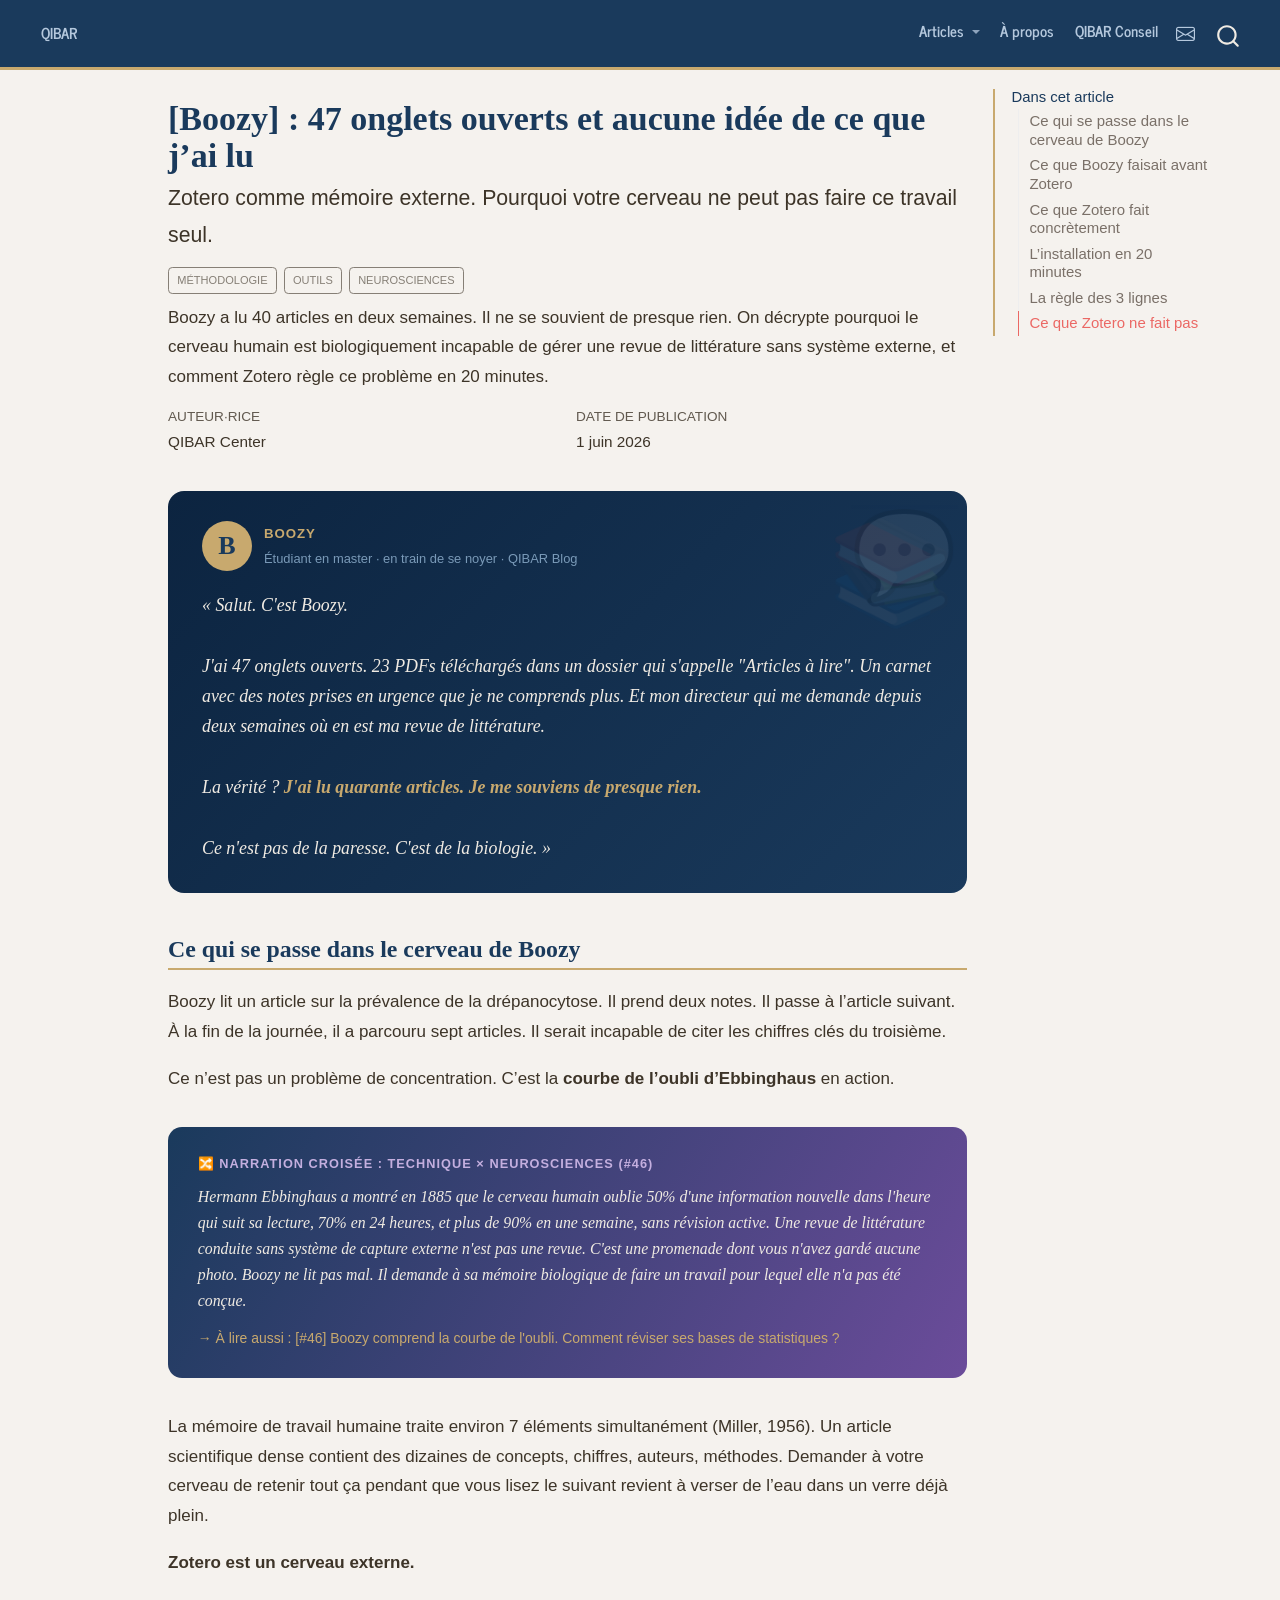
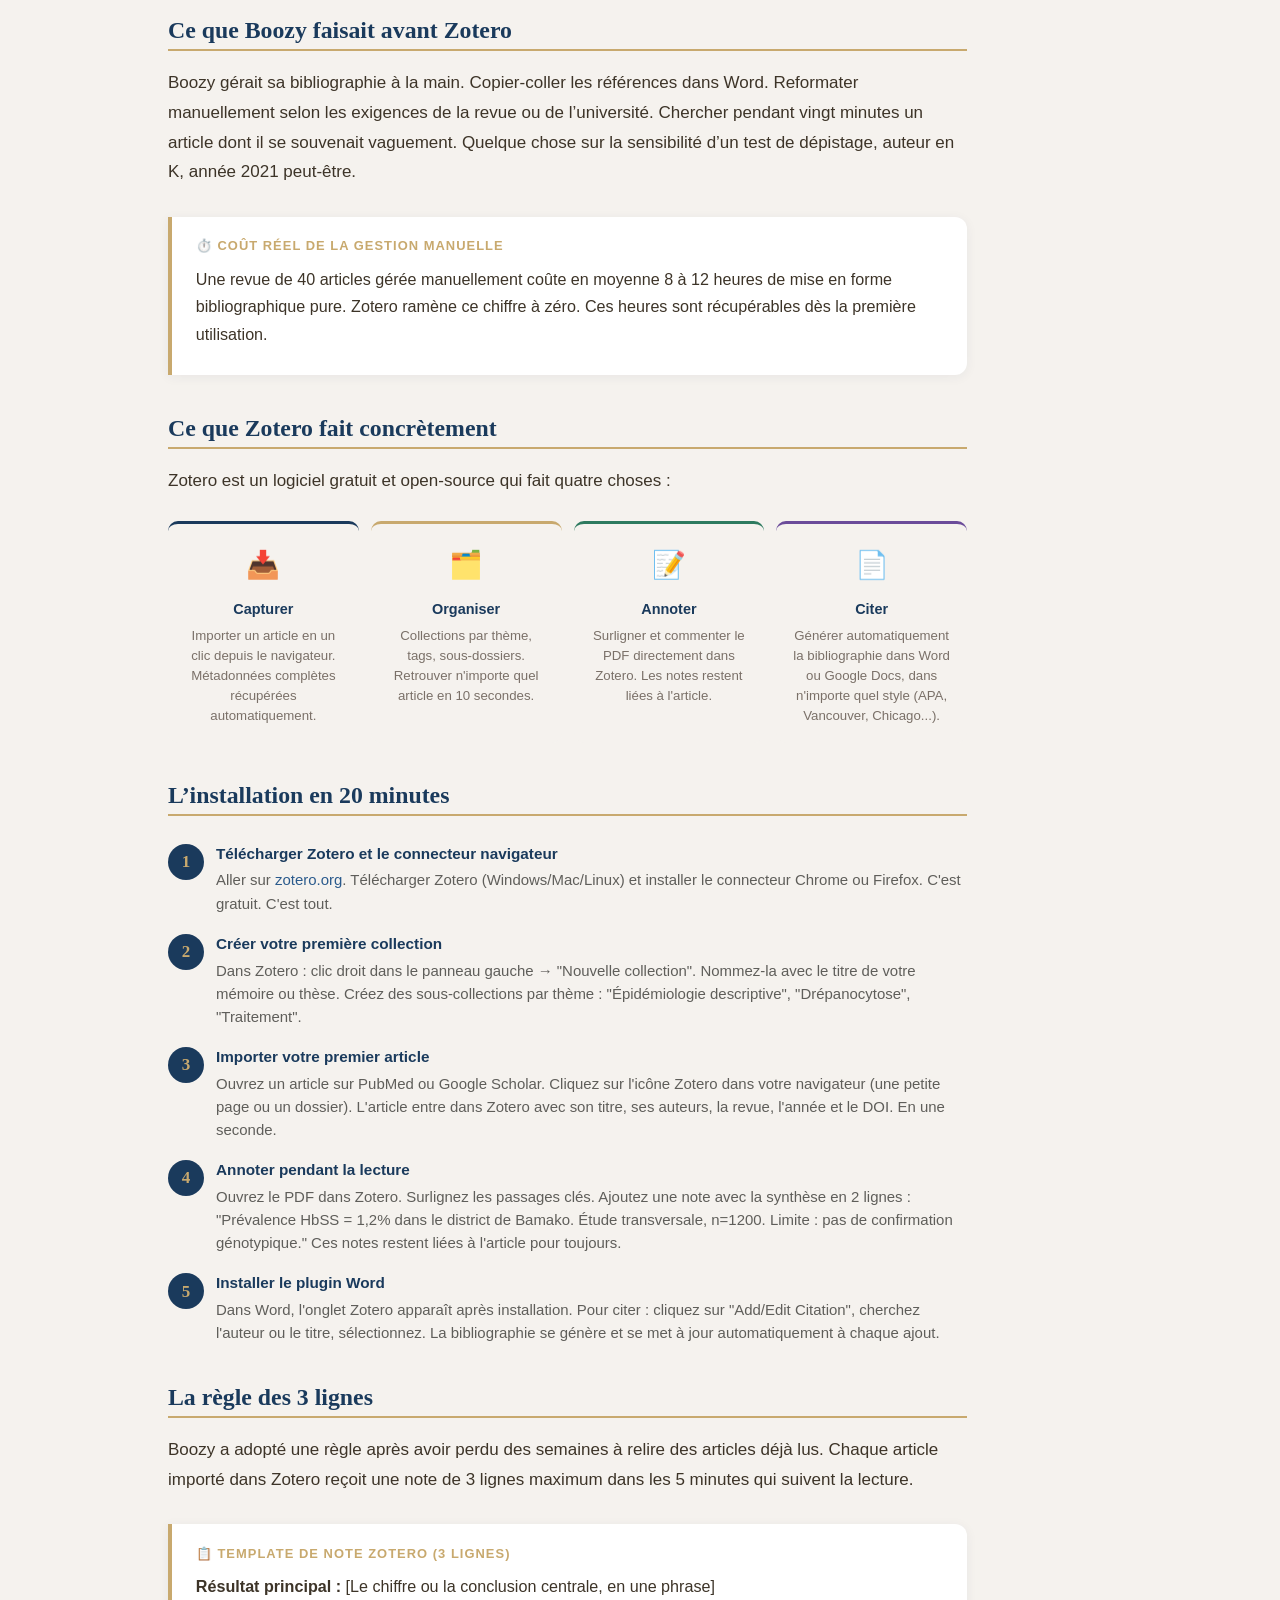
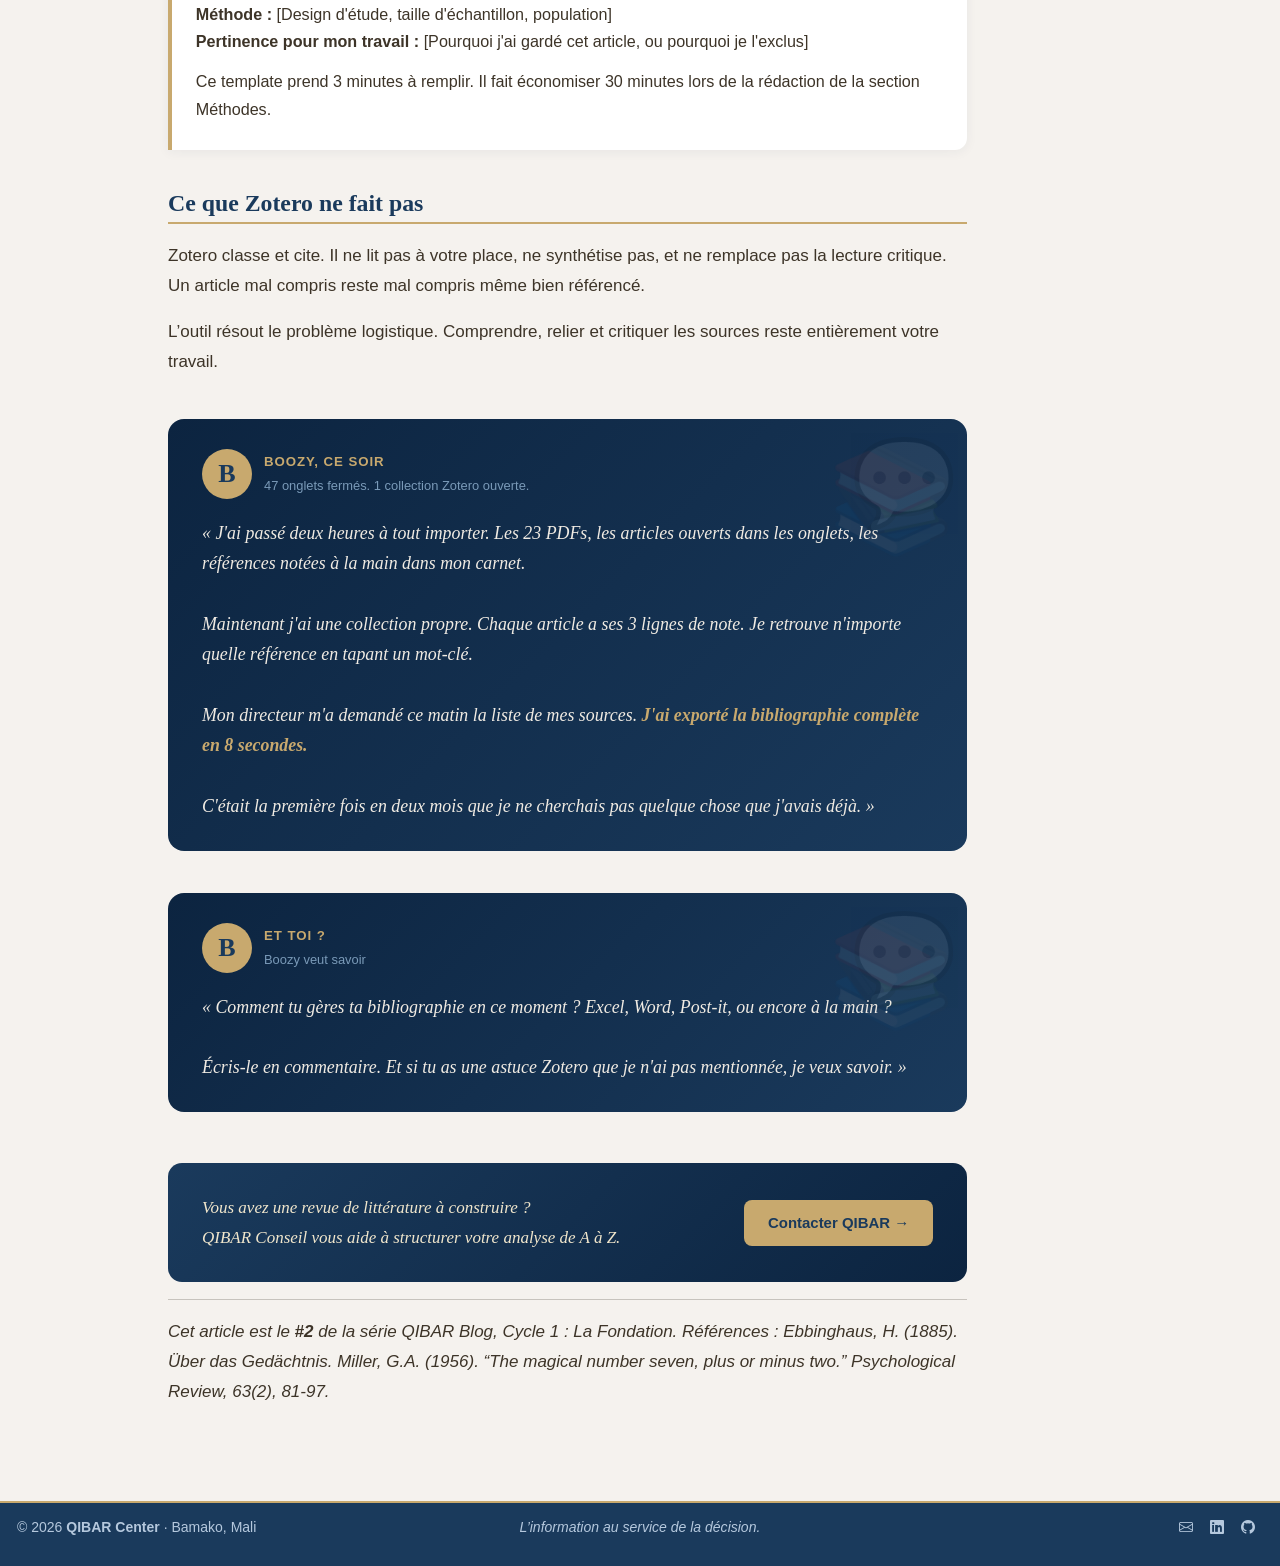
==== commit f0456961: "Mini_obs" ====
--- a/docs/posts/002-boozy-zotero/index.html
+++ b/docs/posts/002-boozy-zotero/index.html
@@ -202,7 +202,7 @@
     <div>
     <div class="quarto-title-meta-heading">Date de publication</div>
     <div class="quarto-title-meta-contents">
-      <p class="date">1 juillet 2026</p>
+      <p class="date">1 juin 2026</p>
     </div>
   </div>
   
